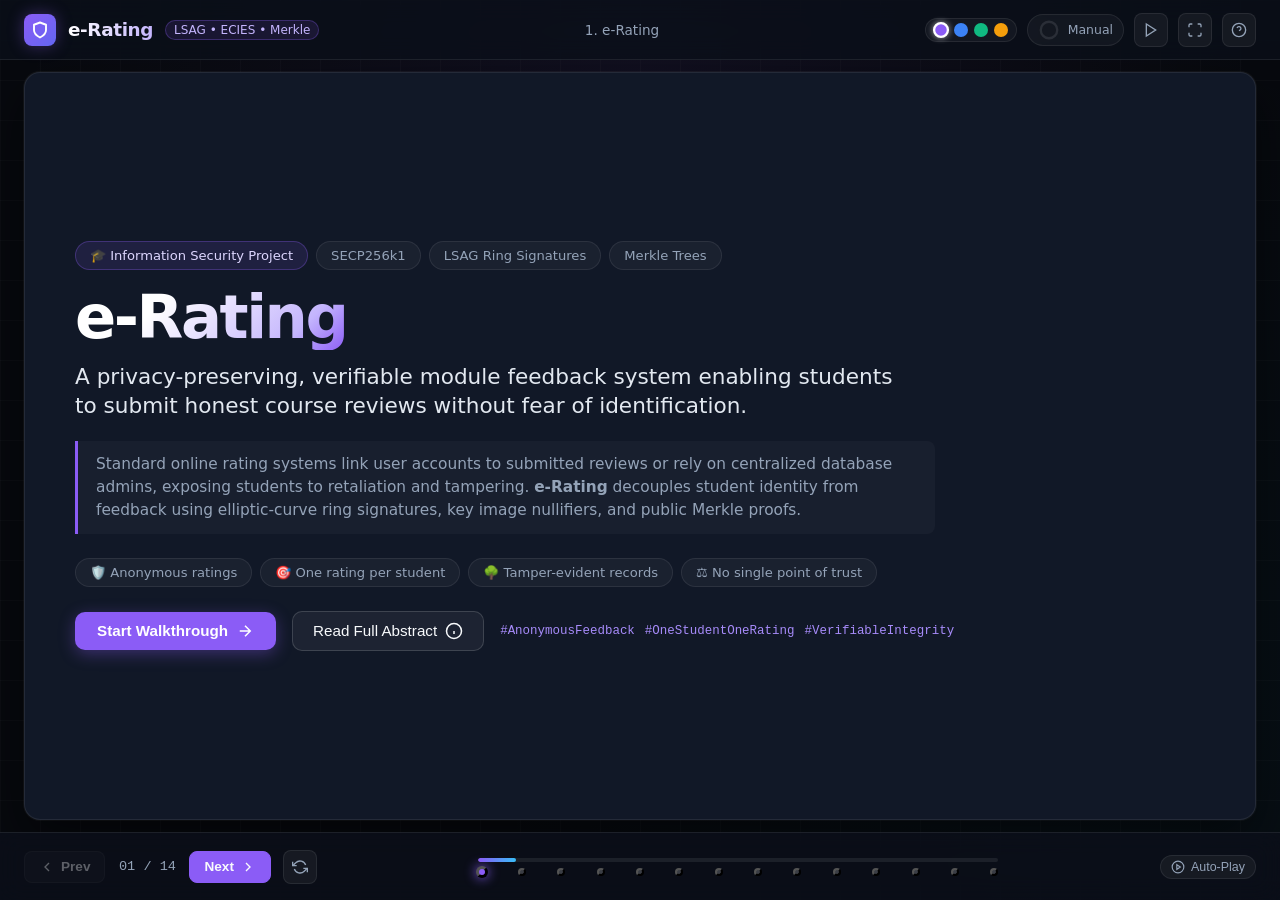
==== index.html @ c771a390 "init commit" ====
<!DOCTYPE html>
<html lang="en">
<head>
  <meta charset="UTF-8">
  <meta name="viewport" content="width=device-width, initial-scale=1.0">
  <title>e-Rating — Project Showcase & Architecture Walkthrough</title>
  <meta name="description" content="A privacy-preserving, verifiable module feedback system for university students using LSAG ring signatures and Merkle tree proofs.">
  <link rel="stylesheet" href="style.css">
</head>
<body>
  <div id="presentation-app">
    <!-- Subtle Background Grid Pattern -->
    <div class="bg-grid-overlay" aria-hidden="true"></div>

    <!-- ──────────────────────────────────────────────────────────
         Top Navigation / Header Bar
         ────────────────────────────────────────────────────────── -->
    <header class="showcase-header" role="banner">
      <div class="brand-wrapper">
        <div class="logo-icon" aria-hidden="true">
          <svg width="18" height="18" viewBox="0 0 24 24" fill="none" stroke="#ffffff" stroke-width="2.5" stroke-linecap="round" stroke-linejoin="round">
            <path d="M12 22s8-4 8-10V5l-8-3-8 3v7c0 6 8 10 8 10z"/>
          </svg>
        </div>
        <span class="brand-name">e-Rating</span>
        <span class="brand-badge">LSAG &bull; ECIES &bull; Merkle</span>
      </div>

      <div class="header-center-info">
        <span class="slide-title-mini" id="header-slide-title">1. Title</span>
      </div>

      <div class="header-actions">
        <!-- Theme Accent Switcher -->
        <div class="theme-picker-group" title="Select Accent Theme Color">
          <button class="theme-color-dot active" data-color="#8b5cf6" style="background: #8b5cf6;" aria-label="Purple Accent Theme"></button>
          <button class="theme-color-dot" data-color="#3b82f6" style="background: #3b82f6;" aria-label="Blue Accent Theme"></button>
          <button class="theme-color-dot" data-color="#10b981" style="background: #10b981;" aria-label="Emerald Accent Theme"></button>
          <button class="theme-color-dot" data-color="#f59e0b" style="background: #f59e0b;" aria-label="Amber Accent Theme"></button>
        </div>

        <!-- Timer Ring Countdown -->
        <div class="timer-indicator" id="timer-indicator-box" title="Auto-play countdown timer (Pauses on Hover or Space)">
          <svg class="timer-ring-svg" viewBox="0 0 24 24">
            <circle class="timer-ring-bg" cx="12" cy="12" r="9" />
            <circle class="timer-ring-fill" id="timer-ring-fill" cx="12" cy="12" r="9" />
          </svg>
          <span class="timer-status-text" id="timer-status-text">Manual</span>
        </div>

        <!-- Play / Pause Button -->
        <button class="btn-icon" id="btn-play-pause" aria-label="Toggle Play/Pause (Space)" title="Toggle Play/Pause (Space)">
          <svg width="16" height="16" viewBox="0 0 24 24" fill="none" stroke="currentColor" stroke-width="2">
            <polygon points="5 3 19 12 5 21 5 3"/>
          </svg>
        </button>

        <!-- Fullscreen Button -->
        <button class="btn-icon" id="btn-fullscreen" aria-label="Toggle Fullscreen (F)" title="Toggle Fullscreen (F)">
          <svg width="16" height="16" viewBox="0 0 24 24" fill="none" stroke="currentColor" stroke-width="2">
            <path d="M8 3H5a2 2 0 0 0-2 2v3m18 0V5a2 2 0 0 0-2-2h-3m0 18h3a2 2 0 0 0 2-2v-3M3 16v3a2 2 0 0 0 2 2h3"/>
          </svg>
        </button>

        <!-- Shortcuts / Help Button -->
        <button class="btn-icon" id="btn-help" aria-label="Keyboard Shortcuts (?)" title="Keyboard Shortcuts (?)">
          <svg width="16" height="16" viewBox="0 0 24 24" fill="none" stroke="currentColor" stroke-width="2">
            <circle cx="12" cy="12" r="10"/>
            <path d="M9.09 9a3 3 0 0 1 5.83 1c0 2-3 3-3 3"/>
            <line x1="12" y1="17" x2="12.01" y2="17"/>
          </svg>
        </button>
      </div>
    </header>

    <!-- ──────────────────────────────────────────────────────────
         Main Stage Viewport (16:9 Scaled Container)
         ────────────────────────────────────────────────────────── -->
    <main class="stage-outer" role="main">
      <div class="stage-viewport" id="stage-viewport" aria-live="polite">
        <div class="slides-track" id="slides-track">
          <!-- Slide panels injected via JavaScript -->
        </div>
      </div>
    </main>

    <!-- ──────────────────────────────────────────────────────────
         Bottom Footer Controls Bar
         ────────────────────────────────────────────────────────── -->
    <footer class="showcase-footer" role="contentinfo">
      <div class="footer-nav-controls">
        <button class="btn-nav" id="btn-prev" aria-label="Previous Slide or Step (Left Arrow)" title="Previous (Left Arrow)">
          <svg width="16" height="16" viewBox="0 0 24 24" fill="none" stroke="currentColor" stroke-width="2"><path d="M15 18l-6-6 6-6"/></svg>
          <span>Prev</span>
        </button>

        <span class="slide-counter" id="slide-counter" aria-label="Slide Counter">01 / 14</span>

        <button class="btn-nav btn-nav-primary" id="btn-next" aria-label="Next Slide or Step (Right Arrow)" title="Next (Right Arrow)">
          <span>Next</span>
          <svg width="16" height="16" viewBox="0 0 24 24" fill="none" stroke="currentColor" stroke-width="2"><path d="M9 18l6-6-6-6"/></svg>
        </button>

        <button class="btn-icon" id="btn-restart" aria-label="Restart Showcase (Home)" title="Restart Showcase (Home)">
          <svg width="16" height="16" viewBox="0 0 24 24" fill="none" stroke="currentColor" stroke-width="2">
            <path d="M1 4v6h6M23 20v-6h-6"/><path d="M20.49 9A9 9 0 0 0 5.64 5.64L1 10m22 4l-4.64 4.36A9 9 0 0 1 3.51 15"/>
          </svg>
        </button>
      </div>

      <!-- Slide Dots & Clickable Progress Bar -->
      <div class="dots-track-wrap">
        <div class="progress-bar-container" id="progress-bar-container" title="Click anywhere to jump" role="progressbar" aria-valuemin="1" aria-valuemax="14" aria-valuenow="1">
          <div class="progress-bar-fill" id="progress-bar-fill"></div>
        </div>
        <div class="slide-dots-row" id="slide-dots-row" role="tablist">
          <!-- 14 Slide dots injected dynamically -->
        </div>
      </div>

      <!-- Playback Mode Toggles -->
      <div class="footer-mode-toggles">
        <button class="mode-pill-toggle" id="btn-autoplay-toggle" aria-label="Toggle Auto-play mode">
          <svg width="14" height="14" viewBox="0 0 24 24" fill="none" stroke="currentColor" stroke-width="2">
            <circle cx="12" cy="12" r="10"/><polygon points="10 8 16 12 10 16 10 8"/>
          </svg>
          <span>Auto-Play</span>
        </button>
      </div>
    </footer>

    <!-- ──────────────────────────────────────────────────────────
         Modal Overlay (Abstract & Shortcuts)
         ────────────────────────────────────────────────────────── -->
    <div class="modal-overlay" id="modal-overlay" role="dialog" aria-modal="true" aria-labelledby="modal-title">
      <div class="modal-card" id="modal-card">
        <div class="modal-header">
          <h3 id="modal-title">Information</h3>
          <button class="modal-close-btn" id="modal-close-btn" aria-label="Close modal">&times;</button>
        </div>
        <div class="modal-body" id="modal-body">
          <!-- Dynamic content -->
        </div>
      </div>
    </div>
  </div>

  <!-- Application Logic -->
  <script src="app.js"></script>
</body>
</html>
---- style.css ----
/* ==========================================================================
   e-Rating Showcase Presentation Stylesheet
   Modern, Dark Theme with Purple Accent & Responsive 16:9 Scaling
   ========================================================================== */

:root {
  /* Theme Colors - Easy to customize accent color */
  --accent-primary: #8b5cf6;       /* Violet / Purple */
  --accent-hover: #7c3aed;         /* Deep Purple */
  --accent-glow: rgba(139, 92, 246, 0.35);
  --accent-subtle: rgba(139, 92, 246, 0.12);
  --accent-border: rgba(139, 92, 246, 0.3);

  /* Secondary Accents */
  --emerald: #10b981;
  --emerald-glow: rgba(16, 185, 129, 0.3);
  --emerald-subtle: rgba(16, 185, 129, 0.12);
  --amber: #f59e0b;
  --rose: #f43f5e;
  --cyan: #06b6d4;

  /* Backgrounds & Surfaces */
  --bg-deep: #07090e;
  --bg-base: #0b0f19;
  --bg-surface: #111827;
  --bg-card: rgba(17, 24, 39, 0.85);
  --bg-card-hover: rgba(31, 41, 55, 0.95);
  --bg-glass: rgba(17, 24, 39, 0.65);
  --border-subtle: rgba(255, 255, 255, 0.08);
  --border-medium: rgba(255, 255, 255, 0.15);

  /* Typography */
  --text-main: #f8fafc;
  --text-muted: #94a3b8;
  --text-dim: #64748b;
  --font-family: system-ui, -apple-system, BlinkMacSystemFont, 'Segoe UI', Roboto, Helvetica, Arial, sans-serif;
  --font-mono: ui-monospace, SFMono-Regular, Menlo, Monaco, Consolas, 'Liberation Mono', monospace;

  /* Dimensions */
  --stage-aspect: 16 / 9;
  --header-height: 60px;
  --footer-height: 68px;
}

/* Reset & Box Sizing */
*, *::before, *::after {
  box-sizing: border-box;
  margin: 0;
  padding: 0;
}

html, body {
  width: 100%;
  height: 100%;
  overflow: hidden;
  background-color: var(--bg-deep);
  color: var(--text-main);
  font-family: var(--font-family);
  -webkit-font-smoothing: antialiased;
  -moz-osx-font-smoothing: grayscale;
}

/* Base Presentation Wrapper */
#presentation-app {
  display: flex;
  flex-direction: column;
  width: 100vw;
  height: 100vh;
  background: radial-gradient(circle at 50% 10%, rgba(139, 92, 246, 0.08) 0%, transparent 60%),
              radial-gradient(circle at 90% 80%, rgba(6, 182, 212, 0.04) 0%, transparent 50%),
              var(--bg-deep);
  position: relative;
  overflow: hidden;
}

/* Background Subtle Grid Pattern */
.bg-grid-overlay {
  position: absolute;
  top: 0;
  left: 0;
  right: 0;
  bottom: 0;
  background-image: 
    linear-gradient(to right, rgba(255, 255, 255, 0.02) 1px, transparent 1px),
    linear-gradient(to bottom, rgba(255, 255, 255, 0.02) 1px, transparent 1px);
  background-size: 40px 40px;
  pointer-events: none;
  z-index: 1;
}

/* ──────────────────────────────────────────────────────────
   Top Header Bar
   ────────────────────────────────────────────────────────── */
.showcase-header {
  height: var(--header-height);
  display: flex;
  align-items: center;
  justify-content: space-between;
  padding: 0 24px;
  border-bottom: 1px solid var(--border-subtle);
  background: rgba(11, 15, 25, 0.8);
  backdrop-filter: blur(12px);
  z-index: 20;
}

.brand-wrapper {
  display: flex;
  align-items: center;
  gap: 12px;
}

.logo-icon {
  width: 32px;
  height: 32px;
  border-radius: 8px;
  background: linear-gradient(135deg, var(--accent-primary), #6366f1);
  display: flex;
  align-items: center;
  justify-content: center;
  box-shadow: 0 0 16px var(--accent-glow);
}

.brand-name {
  font-size: 1.15rem;
  font-weight: 700;
  letter-spacing: -0.02em;
  background: linear-gradient(90deg, #ffffff, #c4b5fd);
  -webkit-background-clip: text;
  -webkit-text-fill-color: transparent;
}

.brand-badge {
  font-size: 0.75rem;
  padding: 2px 8px;
  border-radius: 12px;
  background: var(--accent-subtle);
  color: #c4b5fd;
  border: 1px solid var(--accent-border);
  font-weight: 500;
}

.header-center-info {
  display: flex;
  align-items: center;
  gap: 16px;
}

.slide-title-mini {
  font-size: 0.85rem;
  color: var(--text-muted);
  font-weight: 500;
  max-width: 360px;
  white-space: nowrap;
  overflow: hidden;
  text-overflow: ellipsis;
}

.header-actions {
  display: flex;
  align-items: center;
  gap: 10px;
}

/* Theme Picker */
.theme-picker-group {
  display: flex;
  align-items: center;
  gap: 6px;
  background: rgba(255, 255, 255, 0.04);
  border: 1px solid var(--border-subtle);
  padding: 4px 8px;
  border-radius: 20px;
}

.theme-color-dot {
  width: 14px;
  height: 14px;
  border-radius: 50%;
  border: 2px solid transparent;
  cursor: pointer;
  transition: transform 0.2s, border-color 0.2s;
  padding: 0;
}

.theme-color-dot:hover {
  transform: scale(1.25);
}

.theme-color-dot.active {
  border-color: #ffffff;
  transform: scale(1.15);
  box-shadow: 0 0 6px rgba(255, 255, 255, 0.6);
}

/* Timer Ring & Auto Play Badge */
.timer-indicator {
  display: flex;
  align-items: center;
  gap: 8px;
  background: rgba(255, 255, 255, 0.04);
  border: 1px solid var(--border-subtle);
  padding: 4px 10px;
  border-radius: 20px;
  font-size: 0.78rem;
  color: var(--text-muted);
}

.timer-ring-svg {
  width: 22px;
  height: 22px;
  transform: rotate(-90deg);
}

.timer-ring-bg {
  stroke: rgba(255, 255, 255, 0.1);
  stroke-width: 2.5;
  fill: none;
}

.timer-ring-fill {
  stroke: var(--accent-primary);
  stroke-width: 2.5;
  fill: none;
  stroke-linecap: round;
  stroke-dasharray: 56.5;
  stroke-dashoffset: 56.5;
  transition: stroke-dashoffset 0.1s linear;
}

.timer-status-text {
  font-variant-numeric: tabular-nums;
  min-width: 38px;
}

/* Header Buttons */
.btn-icon {
  background: rgba(255, 255, 255, 0.05);
  border: 1px solid var(--border-subtle);
  color: var(--text-muted);
  width: 34px;
  height: 34px;
  border-radius: 8px;
  display: flex;
  align-items: center;
  justify-content: center;
  cursor: pointer;
  transition: all 0.2s ease;
}

.btn-icon:hover {
  background: rgba(255, 255, 255, 0.1);
  color: var(--text-main);
  border-color: var(--border-medium);
}

.btn-icon.active {
  background: var(--accent-subtle);
  color: #c4b5fd;
  border-color: var(--accent-border);
}

/* ──────────────────────────────────────────────────────────
   16:9 Viewport Stage Container
   ────────────────────────────────────────────────────────── */
.stage-outer {
  flex: 1;
  display: flex;
  align-items: center;
  justify-content: center;
  position: relative;
  z-index: 10;
  padding: 12px 24px;
  overflow: hidden;
}

.stage-viewport {
  width: 100%;
  height: 100%;
  max-width: 1400px;
  aspect-ratio: 16 / 9;
  position: relative;
  display: flex;
  border-radius: 16px;
  background: var(--bg-surface);
  border: 1px solid var(--border-subtle);
  box-shadow: 0 20px 50px rgba(0, 0, 0, 0.5), 0 0 0 1px rgba(255, 255, 255, 0.05);
  overflow: hidden;
}

/* Slide Panels Container */
.slides-track {
  width: 100%;
  height: 100%;
  position: relative;
}

.slide-panel {
  position: absolute;
  top: 0;
  left: 0;
  width: 100%;
  height: 100%;
  padding: 40px 50px;
  display: flex;
  flex-direction: column;
  opacity: 0;
  visibility: hidden;
  transform: scale(0.98) translateY(8px);
  transition: opacity 0.35s cubic-bezier(0.16, 1, 0.3, 1),
              transform 0.35s cubic-bezier(0.16, 1, 0.3, 1),
              visibility 0.35s;
  pointer-events: none;
}

.slide-panel.active {
  opacity: 1;
  visibility: visible;
  transform: scale(1) translateY(0);
  pointer-events: auto;
}

/* Slide Header */
.slide-top {
  margin-bottom: 24px;
  display: flex;
  flex-direction: column;
  gap: 6px;
}

.slide-pill-bar {
  display: flex;
  align-items: center;
  gap: 8px;
  margin-bottom: 4px;
}

.slide-pill {
  font-size: 0.72rem;
  font-weight: 600;
  text-transform: uppercase;
  letter-spacing: 0.06em;
  padding: 3px 9px;
  border-radius: 20px;
  background: var(--accent-subtle);
  color: #c4b5fd;
  border: 1px solid var(--accent-border);
}

.slide-headline {
  font-size: 2.1rem;
  font-weight: 800;
  letter-spacing: -0.03em;
  line-height: 1.18;
  color: #ffffff;
}

.slide-subline {
  font-size: 1.05rem;
  color: var(--text-muted);
  font-weight: 400;
  line-height: 1.4;
  max-width: 900px;
}

/* Slide Content Body */
.slide-body {
  flex: 1;
  display: flex;
  min-height: 0;
  position: relative;
}

/* ──────────────────────────────────────────────────────────
   Fragments (Step-by-step builds within a slide)
   ────────────────────────────────────────────────────────── */
.fragment {
  opacity: 0.25;
  transform: translateY(6px);
  filter: blur(1px);
  transition: all 0.3s cubic-bezier(0.16, 1, 0.3, 1);
}

.fragment.revealed {
  opacity: 1;
  transform: translateY(0);
  filter: blur(0);
}

.fragment.highlighted {
  border-color: var(--accent-primary) !important;
  box-shadow: 0 0 20px var(--accent-glow) !important;
}

/* ──────────────────────────────────────────────────────────
   Slide 1: Title Slide
   ────────────────────────────────────────────────────────── */
.title-hero {
  flex: 1;
  display: flex;
  flex-direction: column;
  justify-content: center;
  align-items: flex-start;
  padding-right: 20px;
}

.title-tag-row {
  display: flex;
  gap: 8px;
  margin-bottom: 16px;
  flex-wrap: wrap;
}

.title-pill {
  display: inline-flex;
  align-items: center;
  gap: 6px;
  padding: 6px 14px;
  background: rgba(255, 255, 255, 0.04);
  border: 1px solid var(--border-subtle);
  border-radius: 20px;
  font-size: 0.82rem;
  color: var(--text-muted);
}

.title-pill.featured {
  background: var(--accent-subtle);
  color: #ddd6fe;
  border-color: var(--accent-border);
}

.title-main-h1 {
  font-size: 3.8rem;
  font-weight: 900;
  letter-spacing: -0.04em;
  line-height: 1.05;
  margin-bottom: 12px;
  background: linear-gradient(135deg, #ffffff 30%, #c4b5fd 80%, var(--accent-primary) 100%);
  -webkit-background-clip: text;
  -webkit-text-fill-color: transparent;
}

.title-tagline {
  font-size: 1.35rem;
  font-weight: 500;
  color: #e2e8f0;
  line-height: 1.35;
  margin-bottom: 20px;
  max-width: 820px;
}

.title-brief-box {
  background: rgba(255, 255, 255, 0.03);
  border-left: 3px solid var(--accent-primary);
  padding: 12px 18px;
  border-radius: 0 8px 8px 0;
  margin-bottom: 24px;
  max-width: 860px;
  color: var(--text-muted);
  font-size: 0.96rem;
  line-height: 1.5;
}

.title-footer-row {
  display: flex;
  align-items: center;
  gap: 16px;
  flex-wrap: wrap;
}

.btn-primary {
  display: inline-flex;
  align-items: center;
  gap: 8px;
  padding: 10px 22px;
  background: var(--accent-primary);
  color: #ffffff;
  border: none;
  border-radius: 10px;
  font-weight: 600;
  font-size: 0.95rem;
  cursor: pointer;
  transition: all 0.2s ease;
  box-shadow: 0 4px 16px var(--accent-glow);
}

.btn-primary:hover {
  background: var(--accent-hover);
  transform: translateY(-1px);
}

.btn-secondary {
  display: inline-flex;
  align-items: center;
  gap: 8px;
  padding: 10px 20px;
  background: rgba(255, 255, 255, 0.05);
  color: var(--text-main);
  border: 1px solid var(--border-medium);
  border-radius: 10px;
  font-weight: 500;
  font-size: 0.95rem;
  cursor: pointer;
  transition: all 0.2s ease;
}

.btn-secondary:hover {
  background: rgba(255, 255, 255, 0.1);
  border-color: rgba(255, 255, 255, 0.25);
}

.title-hashtags {
  display: flex;
  gap: 10px;
  margin-left: auto;
}

.hashtag-item {
  font-family: var(--font-mono);
  font-size: 0.78rem;
  color: #a78bfa;
}

/* ──────────────────────────────────────────────────────────
   Slide 2: Problem Grid
   ────────────────────────────────────────────────────────── */
.problem-grid {
  display: grid;
  grid-template-columns: repeat(3, 1fr);
  gap: 20px;
  width: 100%;
}

.problem-card {
  background: var(--bg-card);
  border: 1px solid var(--border-subtle);
  border-radius: 14px;
  padding: 24px;
  display: flex;
  flex-direction: column;
  position: relative;
  overflow: hidden;
  transition: border-color 0.2s ease, transform 0.2s ease;
}

.problem-card::before {
  content: '';
  position: absolute;
  top: 0;
  left: 0;
  right: 0;
  height: 3px;
  background: linear-gradient(90deg, var(--rose), transparent);
}

.problem-icon-wrap {
  width: 44px;
  height: 44px;
  border-radius: 10px;
  background: rgba(244, 63, 94, 0.12);
  color: var(--rose);
  display: flex;
  align-items: center;
  justify-content: center;
  margin-bottom: 16px;
}

.problem-card h3 {
  font-size: 1.2rem;
  font-weight: 700;
  margin-bottom: 10px;
  color: #fff;
}

.problem-card p {
  font-size: 0.92rem;
  color: var(--text-muted);
  line-height: 1.45;
  margin-bottom: 16px;
  flex: 1;
}

.problem-stat {
  padding: 8px 12px;
  border-radius: 8px;
  background: rgba(255, 255, 255, 0.03);
  border: 1px solid var(--border-subtle);
  font-size: 0.78rem;
  color: #fda4af;
  font-weight: 500;
}

/* ──────────────────────────────────────────────────────────
   Slide 3: Solution Pillar
   ────────────────────────────────────────────────────────── */
.solution-container {
  display: flex;
  flex-direction: column;
  width: 100%;
  gap: 24px;
}

.solution-hero-banner {
  background: linear-gradient(135deg, rgba(139, 92, 246, 0.15) 0%, rgba(6, 182, 212, 0.08) 100%);
  border: 1px solid var(--accent-border);
  border-radius: 14px;
  padding: 24px 30px;
  display: flex;
  align-items: center;
  gap: 20px;
}

.solution-hero-banner blockquote {
  font-size: 1.35rem;
  font-weight: 600;
  color: #ffffff;
  line-height: 1.35;
}

.solution-pillars {
  display: grid;
  grid-template-columns: repeat(3, 1fr);
  gap: 20px;
}

.pillar-card {
  background: var(--bg-card);
  border: 1px solid var(--border-subtle);
  border-radius: 12px;
  padding: 22px;
  display: flex;
  flex-direction: column;
}

.pillar-header {
  display: flex;
  align-items: center;
  gap: 12px;
  margin-bottom: 12px;
}

.pillar-icon {
  width: 38px;
  height: 38px;
  border-radius: 8px;
  background: var(--accent-subtle);
  color: #c4b5fd;
  display: flex;
  align-items: center;
  justify-content: center;
}

.pillar-card h4 {
  font-size: 1.1rem;
  font-weight: 700;
  color: #ffffff;
}

.pillar-card p {
  font-size: 0.9rem;
  color: var(--text-muted);
  line-height: 1.45;
  margin-bottom: 14px;
  flex: 1;
}

.pillar-tech-badge {
  font-family: var(--font-mono);
  font-size: 0.75rem;
  color: #c4b5fd;
  background: rgba(139, 92, 246, 0.08);
  padding: 4px 8px;
  border-radius: 6px;
  align-self: flex-start;
}

/* ──────────────────────────────────────────────────────────
   Slide 4: Key Features Cards
   ────────────────────────────────────────────────────────── */
.features-grid-4 {
  display: grid;
  grid-template-columns: repeat(2, 1fr);
  grid-template-rows: repeat(2, 1fr);
  gap: 20px;
  width: 100%;
}

.feature-box {
  background: var(--bg-card);
  border: 1px solid var(--border-subtle);
  border-radius: 14px;
  padding: 22px;
  display: flex;
  gap: 16px;
  align-items: flex-start;
  transition: transform 0.2s, border-color 0.2s;
}

.feature-box:hover {
  border-color: var(--accent-border);
  transform: translateY(-2px);
}

.feature-box-icon {
  width: 44px;
  height: 44px;
  border-radius: 10px;
  background: var(--accent-subtle);
  border: 1px solid var(--accent-border);
  color: #c4b5fd;
  display: flex;
  align-items: center;
  justify-content: center;
  flex-shrink: 0;
}

.feature-box-text h4 {
  font-size: 1.15rem;
  font-weight: 700;
  color: #ffffff;
  margin-bottom: 6px;
}

.feature-box-text p {
  font-size: 0.9rem;
  color: var(--text-muted);
  line-height: 1.45;
  margin-bottom: 10px;
}

.feature-tag-pill {
  font-family: var(--font-mono);
  font-size: 0.72rem;
  color: #a78bfa;
  background: rgba(167, 139, 250, 0.08);
  border: 1px solid rgba(167, 139, 250, 0.2);
  padding: 2px 8px;
  border-radius: 4px;
  display: inline-block;
}

/* ──────────────────────────────────────────────────────────
   Slides 5-10: Architecture & Flow Walkthrough Layout
   ────────────────────────────────────────────────────────── */
.flow-walkthrough-layout {
  display: grid;
  grid-template-columns: 380px 1fr;
  gap: 24px;
  width: 100%;
  height: 100%;
  min-height: 0;
}

.flow-step-sidebar {
  display: flex;
  flex-direction: column;
  justify-content: space-between;
  background: var(--bg-card);
  border: 1px solid var(--border-subtle);
  border-radius: 14px;
  padding: 24px;
  overflow-y: auto;
}

.step-card-header {
  margin-bottom: 16px;
}

.step-number-pill {
  display: inline-block;
  font-family: var(--font-mono);
  font-size: 0.72rem;
  font-weight: 700;
  color: #a78bfa;
  background: var(--accent-subtle);
  border: 1px solid var(--accent-border);
  padding: 3px 10px;
  border-radius: 12px;
  margin-bottom: 8px;
}

.step-card-header h3 {
  font-size: 1.35rem;
  font-weight: 700;
  color: #ffffff;
  line-height: 1.25;
}

.step-detail-list {
  list-style: none;
  display: flex;
  flex-direction: column;
  gap: 12px;
  margin-bottom: 20px;
}

.step-detail-item {
  display: flex;
  align-items: flex-start;
  gap: 10px;
  font-size: 0.88rem;
  line-height: 1.45;
  color: var(--text-muted);
}

.step-item-bullet {
  width: 6px;
  height: 6px;
  border-radius: 50%;
  background: var(--accent-primary);
  margin-top: 7px;
  flex-shrink: 0;
}

.step-code-preview {
  background: rgba(0, 0, 0, 0.4);
  border: 1px solid var(--border-subtle);
  border-radius: 8px;
  padding: 12px;
  font-family: var(--font-mono);
  font-size: 0.76rem;
  color: #cbd5e1;
  overflow-x: auto;
  line-height: 1.4;
  margin-top: auto;
}

.step-code-preview .keyword { color: #f43f5e; }
.step-code-preview .function { color: #38bdf8; }
.step-code-preview .string { color: #a7f3d0; }
.step-code-preview .comment { color: #64748b; }

/* Diagram Canvas Wrapper */
.diagram-canvas-wrap {
  background: rgba(11, 15, 25, 0.6);
  border: 1px solid var(--border-subtle);
  border-radius: 14px;
  display: flex;
  align-items: center;
  justify-content: center;
  position: relative;
  overflow: hidden;
}

.arch-svg-root {
  width: 100%;
  height: 100%;
  max-width: 900px;
  max-height: 520px;
}

/* SVG Diagram Component Styling */
.node-box {
  transition: all 0.35s ease;
  cursor: pointer;
}

.node-rect {
  fill: #131b2e;
  stroke: #334155;
  stroke-width: 1.5;
  rx: 10;
  transition: all 0.35s ease;
}

.node-title {
  fill: #f8fafc;
  font-size: 14px;
  font-weight: 700;
  text-anchor: middle;
  transition: fill 0.3s;
}

.node-subtitle {
  fill: #94a3b8;
  font-size: 11px;
  text-anchor: middle;
  font-family: var(--font-mono);
}

.trust-boundary-line {
  stroke: #6366f1;
  stroke-dasharray: 6 6;
  stroke-width: 2;
  opacity: 0.6;
}

.trust-label {
  fill: #818cf8;
  font-size: 11px;
  font-weight: 600;
  letter-spacing: 0.08em;
  text-anchor: middle;
  text-transform: uppercase;
}

/* Connection Flow Lines */
.flow-path {
  fill: none;
  stroke: #334155;
  stroke-width: 2;
  stroke-linecap: round;
  stroke-linejoin: round;
  transition: stroke 0.35s ease, stroke-width 0.35s ease, opacity 0.35s ease;
}

.flow-label {
  fill: #94a3b8;
  font-size: 10.5px;
  font-weight: 500;
  text-anchor: middle;
  transition: fill 0.35s ease, font-weight 0.35s ease;
}

.flow-label-bg {
  fill: #0b0f19;
  opacity: 0.85;
  rx: 4;
}

/* Dynamic Diagram Highlighting States */
.diagram-dimmed .node-box:not(.highlighted),
.diagram-dimmed .flow-group:not(.highlighted) {
  opacity: 0.22;
  filter: grayscale(0.6);
}

.node-box.highlighted .node-rect {
  fill: #1e1b4b;
  stroke: var(--accent-primary);
  stroke-width: 2.5;
  filter: drop-shadow(0 0 12px var(--accent-glow));
}

.node-box.highlighted .node-title {
  fill: #ffffff;
}

.flow-group.highlighted .flow-path {
  stroke: var(--accent-primary);
  stroke-width: 3.5;
  filter: drop-shadow(0 0 8px var(--accent-glow));
}

.flow-group.highlighted .flow-label {
  fill: #e0e7ff;
  font-weight: 700;
}

/* Animated Data Packet */
.packet-dot {
  fill: #38bdf8;
  filter: drop-shadow(0 0 6px #38bdf8);
}

/* ──────────────────────────────────────────────────────────
   Slide 11: Security & Threat Model
   ────────────────────────────────────────────────────────── */
.security-matrix-grid {
  display: grid;
  grid-template-columns: repeat(2, 1fr);
  gap: 18px;
  width: 100%;
}

.security-card {
  background: var(--bg-card);
  border: 1px solid var(--border-subtle);
  border-radius: 12px;
  padding: 20px;
  display: flex;
  flex-direction: column;
}

.security-card-header {
  display: flex;
  align-items: center;
  justify-content: space-between;
  margin-bottom: 12px;
}

.security-threat-title {
  display: flex;
  align-items: center;
  gap: 10px;
  font-size: 1.05rem;
  font-weight: 700;
  color: #fff;
}

.threat-badge {
  font-size: 0.72rem;
  padding: 2px 8px;
  border-radius: 10px;
  font-weight: 600;
  text-transform: uppercase;
}

.threat-badge.critical {
  background: rgba(244, 63, 94, 0.15);
  color: #fda4af;
  border: 1px solid rgba(244, 63, 94, 0.3);
}

.threat-badge.shield {
  background: var(--emerald-subtle);
  color: #6ee7b7;
  border: 1px solid rgba(16, 185, 129, 0.3);
}

.security-card p {
  font-size: 0.88rem;
  color: var(--text-muted);
  line-height: 1.45;
  margin-bottom: 12px;
}

.security-guarantee-box {
  background: rgba(16, 185, 129, 0.06);
  border-left: 3px solid var(--emerald);
  padding: 8px 12px;
  border-radius: 0 6px 6px 0;
  font-size: 0.82rem;
  color: #a7f3d0;
  line-height: 1.35;
  margin-top: auto;
}

/* ──────────────────────────────────────────────────────────
   Slide 12: Tech Stack Highlights
   ────────────────────────────────────────────────────────── */
.tech-stack-container {
  display: grid;
  grid-template-columns: repeat(3, 1fr);
  gap: 20px;
  width: 100%;
}

.tech-column {
  background: var(--bg-card);
  border: 1px solid var(--border-subtle);
  border-radius: 14px;
  padding: 22px;
  display: flex;
  flex-direction: column;
}

.tech-col-header {
  display: flex;
  align-items: center;
  gap: 12px;
  margin-bottom: 16px;
  padding-bottom: 12px;
  border-bottom: 1px solid var(--border-subtle);
}

.tech-col-icon {
  width: 36px;
  height: 36px;
  border-radius: 8px;
  background: var(--accent-subtle);
  color: #c4b5fd;
  display: flex;
  align-items: center;
  justify-content: center;
}

.tech-col-header h3 {
  font-size: 1.15rem;
  font-weight: 700;
  color: #fff;
}

.tech-items-list {
  list-style: none;
  display: flex;
  flex-direction: column;
  gap: 12px;
}

.tech-item-row {
  display: flex;
  flex-direction: column;
  gap: 3px;
}

.tech-item-name {
  font-size: 0.92rem;
  font-weight: 600;
  color: #e2e8f0;
  display: flex;
  align-items: center;
  justify-content: space-between;
}

.tech-item-desc {
  font-size: 0.8rem;
  color: var(--text-dim);
  line-height: 1.35;
}

.tech-tag {
  font-family: var(--font-mono);
  font-size: 0.68rem;
  color: #94a3b8;
  background: rgba(255, 255, 255, 0.05);
  padding: 1px 6px;
  border-radius: 4px;
}

/* ──────────────────────────────────────────────────────────
   Slide 13: Live Demo / Screenshots Tabs
   ────────────────────────────────────────────────────────── */
.demo-showcase-container {
  display: flex;
  flex-direction: column;
  width: 100%;
  height: 100%;
  gap: 16px;
}

.demo-tabs-bar {
  display: flex;
  gap: 10px;
}

.demo-tab-btn {
  display: inline-flex;
  align-items: center;
  gap: 8px;
  padding: 8px 18px;
  border-radius: 8px;
  background: rgba(255, 255, 255, 0.04);
  border: 1px solid var(--border-subtle);
  color: var(--text-muted);
  font-size: 0.88rem;
  font-weight: 600;
  cursor: pointer;
  transition: all 0.2s ease;
}

.demo-tab-btn:hover {
  background: rgba(255, 255, 255, 0.08);
  color: #ffffff;
}

.demo-tab-btn.active {
  background: var(--accent-subtle);
  border-color: var(--accent-border);
  color: #ddd6fe;
}

.demo-browser-window {
  flex: 1;
  background: #0f172a;
  border: 1px solid var(--border-subtle);
  border-radius: 12px;
  display: flex;
  flex-direction: column;
  overflow: hidden;
  box-shadow: 0 10px 30px rgba(0, 0, 0, 0.4);
}

.demo-browser-chrome {
  height: 38px;
  background: #090e1a;
  border-bottom: 1px solid var(--border-subtle);
  display: flex;
  align-items: center;
  padding: 0 14px;
  gap: 12px;
}

.demo-traffic-lights {
  display: flex;
  gap: 6px;
}

.traffic-dot {
  width: 10px;
  height: 10px;
  border-radius: 50%;
}
.traffic-dot.red { background: #ef4444; }
.traffic-dot.yellow { background: #f59e0b; }
.traffic-dot.green { background: #10b981; }

.demo-url-bar {
  flex: 1;
  max-width: 480px;
  background: rgba(255, 255, 255, 0.05);
  border-radius: 6px;
  padding: 3px 12px;
  font-family: var(--font-mono);
  font-size: 0.74rem;
  color: var(--text-muted);
  display: flex;
  align-items: center;
  gap: 6px;
}

.demo-portal-badge {
  font-size: 0.68rem;
  padding: 2px 6px;
  border-radius: 4px;
  background: rgba(139, 92, 246, 0.2);
  color: #c4b5fd;
  margin-left: auto;
}

.demo-content-body {
  flex: 1;
  overflow-y: auto;
  padding: 20px 24px;
  display: none;
}

.demo-content-body.active {
  display: block;
}

/* Realistic Mock UI Inside Browser Window */
.mock-ui-header {
  display: flex;
  justify-content: space-between;
  align-items: center;
  margin-bottom: 16px;
  padding-bottom: 12px;
  border-bottom: 1px solid var(--border-subtle);
}

.mock-ui-title {
  font-size: 1.1rem;
  font-weight: 700;
  color: #fff;
}

.mock-status-pill {
  font-size: 0.72rem;
  padding: 3px 8px;
  border-radius: 12px;
  background: var(--emerald-subtle);
  color: #6ee7b7;
  border: 1px solid rgba(16, 185, 129, 0.3);
}

.mock-card-list {
  display: flex;
  flex-direction: column;
  gap: 12px;
}

.mock-card {
  background: rgba(255, 255, 255, 0.03);
  border: 1px solid var(--border-subtle);
  border-radius: 8px;
  padding: 14px 18px;
  display: flex;
  justify-content: space-between;
  align-items: center;
}

.mock-card-info h5 {
  font-size: 0.95rem;
  color: #f1f5f9;
  margin-bottom: 4px;
}

.mock-card-info p {
  font-size: 0.8rem;
  color: var(--text-muted);
}

.mock-badge-tag {
  font-family: var(--font-mono);
  font-size: 0.72rem;
  padding: 2px 8px;
  border-radius: 4px;
  background: rgba(255, 255, 255, 0.06);
  color: #93c5fd;
}

/* Verifier 3-Step Verification Checklist Mock */
.verify-checklist {
  display: flex;
  flex-direction: column;
  gap: 10px;
  margin-top: 14px;
}

.check-item {
  display: flex;
  align-items: center;
  justify-content: space-between;
  background: rgba(16, 185, 129, 0.05);
  border: 1px solid rgba(16, 185, 129, 0.2);
  border-radius: 8px;
  padding: 10px 16px;
}

.check-left {
  display: flex;
  align-items: center;
  gap: 10px;
  font-size: 0.88rem;
  font-weight: 600;
  color: #d1fae5;
}

.check-pill-ok {
  font-size: 0.72rem;
  font-weight: 700;
  padding: 2px 8px;
  border-radius: 4px;
  background: rgba(16, 185, 129, 0.25);
  color: #6ee7b7;
}

/* ──────────────────────────────────────────────────────────
   Slide 14: Future Work & Q&A
   ────────────────────────────────────────────────────────── */
.future-grid {
  display: grid;
  grid-template-columns: 1.2fr 0.8fr;
  gap: 24px;
  width: 100%;
}

.future-roadmap-box {
  background: var(--bg-card);
  border: 1px solid var(--border-subtle);
  border-radius: 14px;
  padding: 24px;
  display: flex;
  flex-direction: column;
  gap: 16px;
}

.future-item {
  display: flex;
  gap: 14px;
  align-items: flex-start;
}

.future-item-icon {
  width: 38px;
  height: 38px;
  border-radius: 8px;
  background: var(--accent-subtle);
  color: #c4b5fd;
  display: flex;
  align-items: center;
  justify-content: center;
  flex-shrink: 0;
}

.future-item-content h4 {
  font-size: 1.05rem;
  font-weight: 700;
  color: #ffffff;
  margin-bottom: 4px;
}

.future-item-content p {
  font-size: 0.85rem;
  color: var(--text-muted);
  line-height: 1.4;
}

.qa-card {
  background: linear-gradient(135deg, rgba(139, 92, 246, 0.15) 0%, rgba(17, 24, 39, 0.9) 100%);
  border: 1px solid var(--accent-border);
  border-radius: 14px;
  padding: 28px;
  display: flex;
  flex-direction: column;
  align-items: center;
  justify-content: center;
  text-align: center;
}

.qa-card h3 {
  font-size: 2rem;
  font-weight: 800;
  color: #ffffff;
  margin-bottom: 8px;
}

.qa-card p {
  font-size: 0.95rem;
  color: #c4b5fd;
  margin-bottom: 24px;
  max-width: 300px;
}

.qa-actions {
  display: flex;
  gap: 12px;
}

/* ──────────────────────────────────────────────────────────
   Bottom Control & Navigation Bar
   ────────────────────────────────────────────────────────── */
.showcase-footer {
  height: var(--footer-height);
  display: flex;
  align-items: center;
  justify-content: space-between;
  padding: 0 24px;
  border-top: 1px solid var(--border-subtle);
  background: rgba(11, 15, 25, 0.85);
  backdrop-filter: blur(12px);
  z-index: 20;
}

.footer-nav-controls {
  display: flex;
  align-items: center;
  gap: 12px;
}

.btn-nav {
  display: inline-flex;
  align-items: center;
  gap: 6px;
  padding: 7px 14px;
  border-radius: 8px;
  background: rgba(255, 255, 255, 0.05);
  border: 1px solid var(--border-subtle);
  color: var(--text-main);
  font-size: 0.85rem;
  font-weight: 600;
  cursor: pointer;
  transition: all 0.2s ease;
}

.btn-nav:hover:not(:disabled) {
  background: rgba(255, 255, 255, 0.1);
  border-color: var(--border-medium);
}

.btn-nav:disabled {
  opacity: 0.35;
  cursor: not-allowed;
}

.btn-nav-primary {
  background: var(--accent-primary);
  border-color: var(--accent-primary);
}

.btn-nav-primary:hover:not(:disabled) {
  background: var(--accent-hover);
}

.slide-counter {
  font-family: var(--font-mono);
  font-size: 0.85rem;
  color: var(--text-muted);
  min-width: 60px;
  text-align: center;
  font-variant-numeric: tabular-nums;
}

/* Slide Dots Navigation Bar */
.dots-track-wrap {
  flex: 1;
  max-width: 520px;
  margin: 0 20px;
  display: flex;
  flex-direction: column;
  gap: 6px;
}

.progress-bar-container {
  width: 100%;
  height: 4px;
  background: rgba(255, 255, 255, 0.08);
  border-radius: 4px;
  cursor: pointer;
  position: relative;
  overflow: hidden;
}

.progress-bar-fill {
  height: 100%;
  background: linear-gradient(90deg, var(--accent-primary), #38bdf8);
  border-radius: 4px;
  width: 7.14%;
  transition: width 0.3s cubic-bezier(0.16, 1, 0.3, 1);
}

.slide-dots-row {
  display: flex;
  justify-content: space-between;
  align-items: center;
}

.slide-dot {
  width: 8px;
  height: 8px;
  border-radius: 50%;
  background: rgba(255, 255, 255, 0.2);
  cursor: pointer;
  transition: all 0.25s ease;
  position: relative;
}

.slide-dot:hover {
  background: rgba(255, 255, 255, 0.6);
  transform: scale(1.4);
}

.slide-dot.active {
  background: var(--accent-primary);
  transform: scale(1.5);
  box-shadow: 0 0 8px var(--accent-primary);
}

.slide-dot::after {
  content: attr(data-tooltip);
  position: absolute;
  bottom: 20px;
  left: 50%;
  transform: translateX(-50%) translateY(4px);
  background: #1e293b;
  color: #fff;
  font-size: 0.7rem;
  padding: 3px 8px;
  border-radius: 4px;
  white-space: nowrap;
  pointer-events: none;
  opacity: 0;
  visibility: hidden;
  transition: all 0.2s;
  box-shadow: 0 4px 12px rgba(0,0,0,0.5);
  border: 1px solid var(--border-subtle);
  font-family: var(--font-family);
  z-index: 100;
}

.slide-dot:hover::after {
  opacity: 1;
  visibility: visible;
  transform: translateX(-50%) translateY(0);
}

.footer-mode-toggles {
  display: flex;
  align-items: center;
  gap: 10px;
}

.mode-pill-toggle {
  display: inline-flex;
  align-items: center;
  gap: 6px;
  padding: 4px 10px;
  border-radius: 20px;
  background: rgba(255, 255, 255, 0.05);
  border: 1px solid var(--border-subtle);
  font-size: 0.78rem;
  color: var(--text-muted);
  cursor: pointer;
  transition: all 0.2s;
}

.mode-pill-toggle:hover {
  background: rgba(255, 255, 255, 0.1);
  color: var(--text-main);
}

.mode-pill-toggle.autoplay-active {
  background: var(--accent-subtle);
  border-color: var(--accent-border);
  color: #ddd6fe;
}

/* ──────────────────────────────────────────────────────────
   Modal / Drawers: Info & Full Description
   ────────────────────────────────────────────────────────── */
.modal-overlay {
  position: fixed;
  top: 0;
  left: 0;
  width: 100vw;
  height: 100vh;
  background: rgba(0, 0, 0, 0.7);
  backdrop-filter: blur(8px);
  display: flex;
  align-items: center;
  justify-content: center;
  z-index: 1000;
  opacity: 0;
  visibility: hidden;
  transition: all 0.25s ease;
}

.modal-overlay.open {
  opacity: 1;
  visibility: visible;
}

.modal-card {
  background: var(--bg-surface);
  border: 1px solid var(--border-medium);
  border-radius: 16px;
  width: 90%;
  max-width: 720px;
  max-height: 85vh;
  display: flex;
  flex-direction: column;
  overflow: hidden;
  box-shadow: 0 25px 60px rgba(0, 0, 0, 0.6);
  transform: translateY(12px) scale(0.97);
  transition: all 0.25s cubic-bezier(0.16, 1, 0.3, 1);
}

.modal-overlay.open .modal-card {
  transform: translateY(0) scale(1);
}

.modal-header {
  display: flex;
  align-items: center;
  justify-content: space-between;
  padding: 18px 24px;
  border-bottom: 1px solid var(--border-subtle);
}

.modal-header h3 {
  font-size: 1.25rem;
  font-weight: 700;
  color: #fff;
}

.modal-close-btn {
  background: transparent;
  border: none;
  color: var(--text-muted);
  cursor: pointer;
  font-size: 1.4rem;
  display: flex;
  align-items: center;
  justify-content: center;
}

.modal-body {
  padding: 24px;
  overflow-y: auto;
  font-size: 0.94rem;
  line-height: 1.65;
  color: #cbd5e1;
}

.modal-body p {
  margin-bottom: 16px;
}

/* ──────────────────────────────────────────────────────────
   Keyboard Shortcuts Overlay / Help Drawer
   ────────────────────────────────────────────────────────── */
.shortcuts-badge-list {
  display: grid;
  grid-template-columns: repeat(2, 1fr);
  gap: 12px;
  margin-top: 12px;
}

.shortcut-row {
  display: flex;
  align-items: center;
  justify-content: space-between;
  background: rgba(255, 255, 255, 0.03);
  padding: 8px 12px;
  border-radius: 6px;
  border: 1px solid var(--border-subtle);
}

kbd {
  background: #1e293b;
  border: 1px solid #475569;
  border-radius: 4px;
  padding: 2px 7px;
  font-family: var(--font-mono);
  font-size: 0.78rem;
  color: #f8fafc;
  box-shadow: 0 2px 0 #0f172a;
}

/* ──────────────────────────────────────────────────────────
   Accessibility & Reduced Motion
   ────────────────────────────────────────────────────────── */
@media (prefers-reduced-motion: reduce) {
  *, *::before, *::after {
    animation-duration: 0.01ms !important;
    animation-iteration-count: 1 !important;
    transition-duration: 0.01ms !important;
    scroll-behavior: auto !important;
  }
}

/* ──────────────────────────────────────────────────────────
   Responsive Screen Adjustments
   ────────────────────────────────────────────────────────── */
@media (max-width: 1024px) {
  .flow-walkthrough-layout {
    grid-template-columns: 320px 1fr;
  }
  .slide-headline {
    font-size: 1.75rem;
  }
  .title-main-h1 {
    font-size: 2.8rem;
  }
  .problem-grid, .solution-pillars, .tech-stack-container {
    grid-template-columns: 1fr;
    gap: 14px;
  }
}

@media (max-height: 750px) {
  .slide-panel {
    padding: 24px 36px;
  }
  .slide-top {
    margin-bottom: 14px;
  }
  .slide-headline {
    font-size: 1.6rem;
  }
}
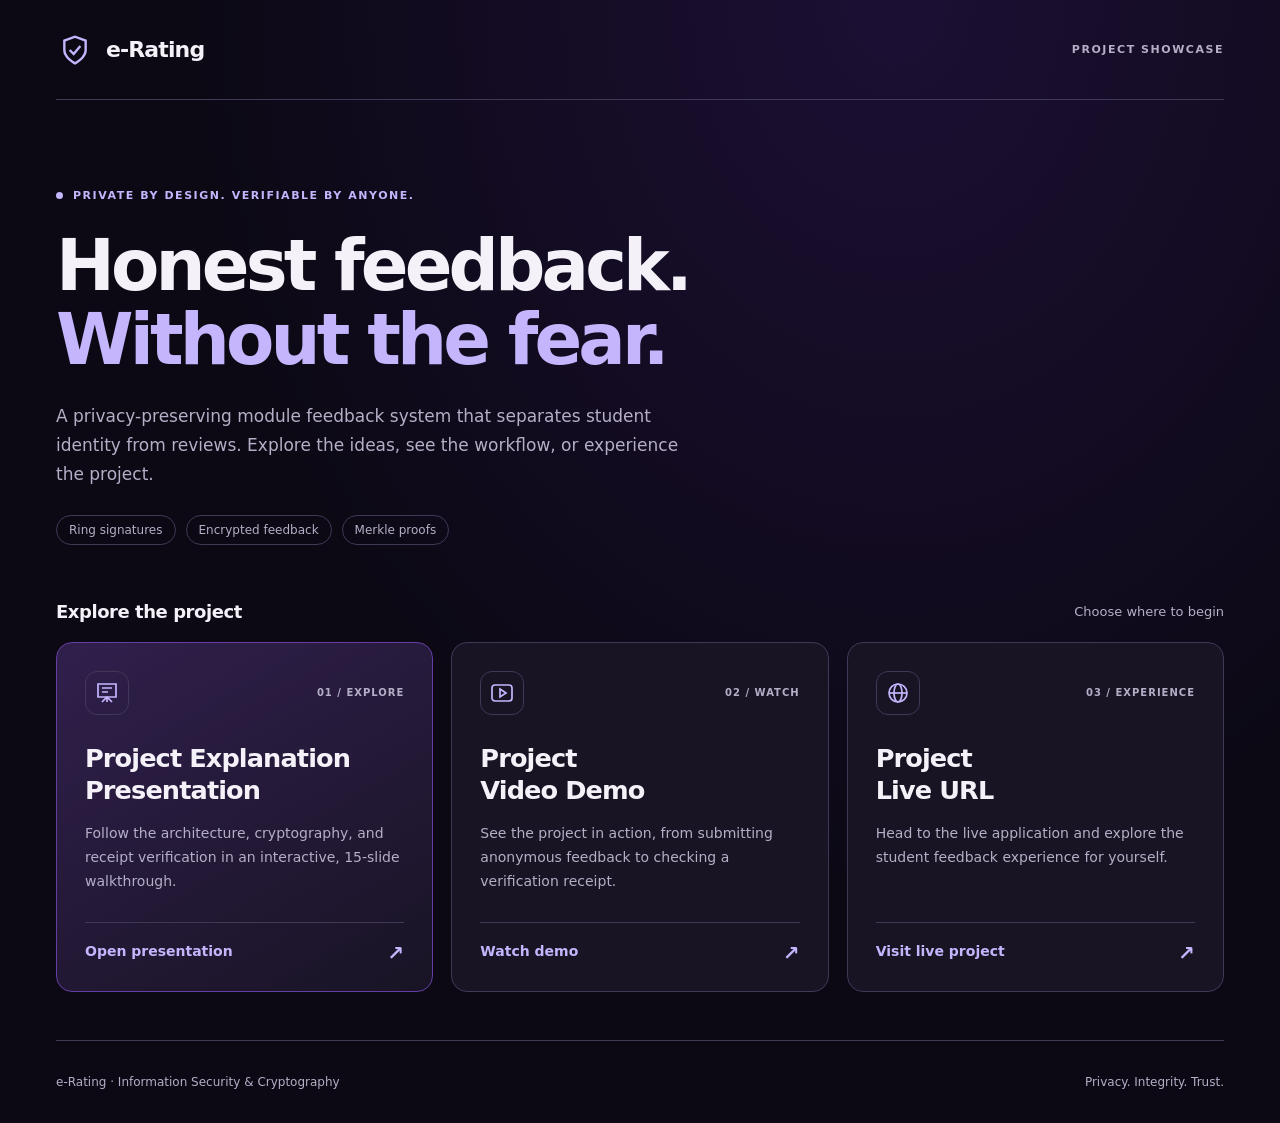
==== commit 3e63b2f0: "landing page" ====
--- a/index.html
+++ b/index.html
@@ -3,149 +3,52 @@
 <head>
   <meta charset="UTF-8">
   <meta name="viewport" content="width=device-width, initial-scale=1.0">
-  <title>e-Rating — Project Showcase & Architecture Walkthrough</title>
-  <meta name="description" content="A privacy-preserving, verifiable module feedback system for university students using LSAG ring signatures and Merkle tree proofs.">
-  <link rel="stylesheet" href="style.css">
+  <meta name="description" content="Explore e-Rating: a privacy-preserving, verifiable student feedback system. View the presentation, watch the demo, or visit the live project.">
+  <title>e-Rating — Project Showcase</title>
+  <link rel="stylesheet" href="home.css">
+  <script src="home.js" defer></script>
 </head>
 <body>
-  <div id="presentation-app">
-    <!-- Subtle Background Grid Pattern -->
-    <div class="bg-grid-overlay" aria-hidden="true"></div>
-
-    <!-- ──────────────────────────────────────────────────────────
-         Top Navigation / Header Bar
-         ────────────────────────────────────────────────────────── -->
-    <header class="showcase-header" role="banner">
-      <div class="brand-wrapper">
-        <div class="logo-icon" aria-hidden="true">
-          <svg width="18" height="18" viewBox="0 0 24 24" fill="none" stroke="#ffffff" stroke-width="2.5" stroke-linecap="round" stroke-linejoin="round">
-            <path d="M12 22s8-4 8-10V5l-8-3-8 3v7c0 6 8 10 8 10z"/>
-          </svg>
+  <div class="home-shell">
+    <header class="home-header">
+      <a class="brand" href="index.html" aria-label="e-Rating home">
+        <span class="brand-icon"><svg viewBox="0 0 24 24" fill="none" stroke="currentColor" stroke-width="1.8" aria-hidden="true"><path d="M12 22s8-4 8-10V5l-8-3-8 3v7c0 6 8 10 8 10z"/><path d="m8 12 3 3 5-6"/></svg></span>
+        e-Rating
+      </a>
+      <span class="header-label">PROJECT SHOWCASE</span>
+    </header>
+    <main id="main">
+      <section class="intro" aria-labelledby="page-title">
+        <p class="eyebrow"><span aria-hidden="true"></span> PRIVATE BY DESIGN. VERIFIABLE BY ANYONE.</p>
+        <h1 id="page-title">Honest feedback.<br><span>Without the fear.</span></h1>
+        <p class="intro-copy">A privacy-preserving module feedback system that separates student identity from reviews. Explore the ideas, see the workflow, or experience the project.</p>
+        <div class="tech-labels" aria-label="Core technologies"><span>Ring signatures</span><span>Encrypted feedback</span><span>Merkle proofs</span></div>
+      </section>
+      <section class="explore" aria-labelledby="explore-title">
+        <div class="section-heading"><h2 id="explore-title">Explore the project</h2><p>Choose where to begin</p></div>
+        <div class="option-grid">
+          <a class="option-card featured" href="presentation.html">
+            <div class="card-top"><span class="option-icon"><svg viewBox="0 0 24 24" fill="none" stroke="currentColor" stroke-width="1.7" aria-hidden="true"><path d="M3 3h18v13H3zM12 16v5m-5 0 5-5 5 5M7 7h10M7 11h6"/></svg></span><span class="option-number">01 / EXPLORE</span></div>
+            <h3>Project Explanation<br> Presentation</h3>
+            <p>Follow the architecture, cryptography, and receipt verification in an interactive, 15-slide walkthrough.</p>
+            <span class="card-action">Open presentation <span aria-hidden="true">↗</span></span>
+          </a>
+          <a class="option-card" href="/dummy">
+            <div class="card-top"><span class="option-icon"><svg viewBox="0 0 24 24" fill="none" stroke="currentColor" stroke-width="1.7" aria-hidden="true"><rect x="2" y="4" width="20" height="16" rx="3"/><path d="m10 8 6 4-6 4z"/></svg></span><span class="option-number">02 / WATCH</span></div>
+            <h3>Project<br> Video Demo</h3>
+            <p>See the project in action, from submitting anonymous feedback to checking a verification receipt.</p>
+            <span class="card-action">Watch demo <span aria-hidden="true">↗</span></span>
+          </a>
+          <a class="option-card" href="/dummy">
+            <div class="card-top"><span class="option-icon"><svg viewBox="0 0 24 24" fill="none" stroke="currentColor" stroke-width="1.7" aria-hidden="true"><circle cx="12" cy="12" r="9"/><ellipse cx="12" cy="12" rx="4" ry="9"/><path d="M3 12h18"/></svg></span><span class="option-number">03 / EXPERIENCE</span></div>
+            <h3>Project<br> Live URL</h3>
+            <p>Head to the live application and explore the student feedback experience for yourself.</p>
+            <span class="card-action">Visit live project <span aria-hidden="true">↗</span></span>
+          </a>
         </div>
-        <span class="brand-name">e-Rating</span>
-        <span class="brand-badge">LSAG &bull; ECIES &bull; Merkle</span>
-      </div>
-
-      <div class="header-center-info">
-        <span class="slide-title-mini" id="header-slide-title">1. Title</span>
-      </div>
-
-      <div class="header-actions">
-        <!-- Theme Accent Switcher -->
-        <div class="theme-picker-group" title="Select Accent Theme Color">
-          <button class="theme-color-dot active" data-color="#8b5cf6" style="background: #8b5cf6;" aria-label="Purple Accent Theme"></button>
-          <button class="theme-color-dot" data-color="#3b82f6" style="background: #3b82f6;" aria-label="Blue Accent Theme"></button>
-          <button class="theme-color-dot" data-color="#10b981" style="background: #10b981;" aria-label="Emerald Accent Theme"></button>
-          <button class="theme-color-dot" data-color="#f59e0b" style="background: #f59e0b;" aria-label="Amber Accent Theme"></button>
-        </div>
-
-        <!-- Timer Ring Countdown -->
-        <div class="timer-indicator" id="timer-indicator-box" title="Auto-play countdown timer (Pauses on Hover or Space)">
-          <svg class="timer-ring-svg" viewBox="0 0 24 24">
-            <circle class="timer-ring-bg" cx="12" cy="12" r="9" />
-            <circle class="timer-ring-fill" id="timer-ring-fill" cx="12" cy="12" r="9" />
-          </svg>
-          <span class="timer-status-text" id="timer-status-text">Manual</span>
-        </div>
-
-        <!-- Play / Pause Button -->
-        <button class="btn-icon" id="btn-play-pause" aria-label="Toggle Play/Pause (Space)" title="Toggle Play/Pause (Space)">
-          <svg width="16" height="16" viewBox="0 0 24 24" fill="none" stroke="currentColor" stroke-width="2">
-            <polygon points="5 3 19 12 5 21 5 3"/>
-          </svg>
-        </button>
-
-        <!-- Fullscreen Button -->
-        <button class="btn-icon" id="btn-fullscreen" aria-label="Toggle Fullscreen (F)" title="Toggle Fullscreen (F)">
-          <svg width="16" height="16" viewBox="0 0 24 24" fill="none" stroke="currentColor" stroke-width="2">
-            <path d="M8 3H5a2 2 0 0 0-2 2v3m18 0V5a2 2 0 0 0-2-2h-3m0 18h3a2 2 0 0 0 2-2v-3M3 16v3a2 2 0 0 0 2 2h3"/>
-          </svg>
-        </button>
-
-        <!-- Shortcuts / Help Button -->
-        <button class="btn-icon" id="btn-help" aria-label="Keyboard Shortcuts (?)" title="Keyboard Shortcuts (?)">
-          <svg width="16" height="16" viewBox="0 0 24 24" fill="none" stroke="currentColor" stroke-width="2">
-            <circle cx="12" cy="12" r="10"/>
-            <path d="M9.09 9a3 3 0 0 1 5.83 1c0 2-3 3-3 3"/>
-            <line x1="12" y1="17" x2="12.01" y2="17"/>
-          </svg>
-        </button>
-      </div>
-    </header>
-
-    <!-- ──────────────────────────────────────────────────────────
-         Main Stage Viewport (16:9 Scaled Container)
-         ────────────────────────────────────────────────────────── -->
-    <main class="stage-outer" role="main">
-      <div class="stage-viewport" id="stage-viewport" aria-live="polite">
-        <div class="slides-track" id="slides-track">
-          <!-- Slide panels injected via JavaScript -->
-        </div>
-      </div>
+      </section>
     </main>
-
-    <!-- ──────────────────────────────────────────────────────────
-         Bottom Footer Controls Bar
-         ────────────────────────────────────────────────────────── -->
-    <footer class="showcase-footer" role="contentinfo">
-      <div class="footer-nav-controls">
-        <button class="btn-nav" id="btn-prev" aria-label="Previous Slide or Step (Left Arrow)" title="Previous (Left Arrow)">
-          <svg width="16" height="16" viewBox="0 0 24 24" fill="none" stroke="currentColor" stroke-width="2"><path d="M15 18l-6-6 6-6"/></svg>
-          <span>Prev</span>
-        </button>
-
-        <span class="slide-counter" id="slide-counter" aria-label="Slide Counter">01 / 14</span>
-
-        <button class="btn-nav btn-nav-primary" id="btn-next" aria-label="Next Slide or Step (Right Arrow)" title="Next (Right Arrow)">
-          <span>Next</span>
-          <svg width="16" height="16" viewBox="0 0 24 24" fill="none" stroke="currentColor" stroke-width="2"><path d="M9 18l6-6-6-6"/></svg>
-        </button>
-
-        <button class="btn-icon" id="btn-restart" aria-label="Restart Showcase (Home)" title="Restart Showcase (Home)">
-          <svg width="16" height="16" viewBox="0 0 24 24" fill="none" stroke="currentColor" stroke-width="2">
-            <path d="M1 4v6h6M23 20v-6h-6"/><path d="M20.49 9A9 9 0 0 0 5.64 5.64L1 10m22 4l-4.64 4.36A9 9 0 0 1 3.51 15"/>
-          </svg>
-        </button>
-      </div>
-
-      <!-- Slide Dots & Clickable Progress Bar -->
-      <div class="dots-track-wrap">
-        <div class="progress-bar-container" id="progress-bar-container" title="Click anywhere to jump" role="progressbar" aria-valuemin="1" aria-valuemax="14" aria-valuenow="1">
-          <div class="progress-bar-fill" id="progress-bar-fill"></div>
-        </div>
-        <div class="slide-dots-row" id="slide-dots-row" role="tablist">
-          <!-- 14 Slide dots injected dynamically -->
-        </div>
-      </div>
-
-      <!-- Playback Mode Toggles -->
-      <div class="footer-mode-toggles">
-        <button class="mode-pill-toggle" id="btn-autoplay-toggle" aria-label="Toggle Auto-play mode">
-          <svg width="14" height="14" viewBox="0 0 24 24" fill="none" stroke="currentColor" stroke-width="2">
-            <circle cx="12" cy="12" r="10"/><polygon points="10 8 16 12 10 16 10 8"/>
-          </svg>
-          <span>Auto-Play</span>
-        </button>
-      </div>
-    </footer>
-
-    <!-- ──────────────────────────────────────────────────────────
-         Modal Overlay (Abstract & Shortcuts)
-         ────────────────────────────────────────────────────────── -->
-    <div class="modal-overlay" id="modal-overlay" role="dialog" aria-modal="true" aria-labelledby="modal-title">
-      <div class="modal-card" id="modal-card">
-        <div class="modal-header">
-          <h3 id="modal-title">Information</h3>
-          <button class="modal-close-btn" id="modal-close-btn" aria-label="Close modal">&times;</button>
-        </div>
-        <div class="modal-body" id="modal-body">
-          <!-- Dynamic content -->
-        </div>
-      </div>
-    </div>
+    <footer class="home-footer"><span>e-Rating · Information Security &amp; Cryptography</span><span>Privacy. Integrity. Trust.</span></footer>
   </div>
-
-  <!-- Application Logic -->
-  <script src="app.js"></script>
 </body>
 </html>
--- a/home.css
+++ b/home.css
@@ -0,0 +1,66 @@
+:root {
+  color-scheme: dark;
+  --bg: hsl(255 38% 6%);
+  --surface: hsl(256 30% 11%);
+  --text: hsl(260 35% 96%);
+  --muted: hsl(258 18% 73%);
+  --border: hsl(258 22% 28%);
+  --purple: hsl(263 66% 46%);
+  --lavender: #c4b5fd;
+  font-family: system-ui, -apple-system, BlinkMacSystemFont, 'Segoe UI', sans-serif;
+}
+* { box-sizing: border-box; }
+body { margin: 0; color: var(--text); background: radial-gradient(ellipse at 70% 0%, hsl(263 60% 22% / .45), transparent 55%), var(--bg); }
+a { color: inherit; text-decoration: none; }
+a:focus-visible { outline: 3px solid var(--lavender); outline-offset: 6px; }
+.home-shell { max-width: 1248px; margin: auto; padding: 0 40px; }
+.home-header { min-height: 100px; display: flex; justify-content: space-between; align-items: center; gap: 20px; border-bottom: 1px solid var(--border); }
+.brand { display: inline-flex; align-items: center; gap: 12px; font-size: 22px; font-weight: 750; letter-spacing: -.04em; min-height: 44px; }
+.brand-icon { width: 38px; height: 42px; display: grid; place-items: center; color: var(--lavender); }
+.brand-icon svg { width: 32px; height: 32px; }
+.header-label, .eyebrow, .option-number { font-size: 11px; letter-spacing: .14em; font-weight: 650; }
+.header-label { color: var(--muted); }
+.intro { padding: 76px 0 56px; }
+.eyebrow { color: var(--lavender); display: flex; align-items: center; gap: 10px; line-height: 1.6; }
+.eyebrow span { width: 7px; height: 7px; border-radius: 50%; background: var(--lavender); flex-shrink: 0; }
+h1 { font-size: clamp(42px, 5.5vw, 76px); line-height: 1.06; letter-spacing: -.055em; margin: 24px 0; font-weight: 750; }
+h1 span { color: var(--lavender); }
+.intro-copy { max-width: 650px; font-size: 17px; line-height: 1.7; color: var(--muted); }
+.tech-labels { display: flex; flex-wrap: wrap; gap: 10px; margin-top: 26px; }
+.tech-labels span { padding: 7px 12px; border: 1px solid var(--border); border-radius: 30px; font-size: 12px; color: var(--muted); }
+.section-heading { display: flex; justify-content: space-between; align-items: center; gap: 16px; margin-bottom: 20px; }
+h2 { font-size: 18px; letter-spacing: -.025em; margin: 0; }
+.section-heading p { font-size: 13px; color: var(--muted); margin: 0; }
+.option-grid { display: grid; grid-template-columns: repeat(3, minmax(0, 1fr)); gap: 18px; }
+.option-card { display: flex; flex-direction: column; padding: 28px; border: 1px solid var(--border); border-radius: 16px; background: var(--surface); transition: transform .2s ease, border-color .2s ease, background .2s ease; }
+.option-card.featured { background: linear-gradient(150deg, hsl(263 42% 21%), var(--surface)); border-color: hsl(263 45% 44%); }
+.option-card:hover { transform: translateY(-4px); border-color: var(--lavender); background-color: hsl(256 26% 16%); }
+.option-card:active { transform: translateY(-1px); }
+.card-top { display: flex; justify-content: space-between; align-items: center; gap: 10px; margin-bottom: 28px; }
+.option-icon { display: grid; place-items: center; width: 44px; height: 44px; border: 1px solid var(--border); border-radius: 12px; color: var(--lavender); }
+.option-icon svg { width: 24px; height: 24px; }
+.option-number { color: var(--muted); font-size: 10px; letter-spacing: .1em; }
+h3 { margin: 0 0 16px; font-size: clamp(20px, 2vw, 26px); line-height: 1.25; letter-spacing: -.035em; }
+.option-card p { margin: 0 0 28px; color: var(--muted); font-size: 14px; line-height: 1.7; }
+.card-action { margin-top: auto; padding-top: 20px; border-top: 1px solid var(--border); font-size: 14px; font-weight: 600; display: flex; justify-content: space-between; gap: 12px; color: var(--lavender); }
+.card-action span { font-size: 20px; line-height: 1; }
+.home-footer { display: flex; justify-content: space-between; gap: 16px; padding: 32px 0; margin-top: 48px; border-top: 1px solid var(--border); color: var(--muted); font-size: 12px; line-height: 1.5; }
+@media (max-width: 800px) {
+  .home-shell { padding: 0 24px; }
+  .option-grid { grid-template-columns: 1fr; }
+  .intro { padding: 48px 0 40px; }
+  .option-card { padding: 24px; }
+  .card-top { margin-bottom: 20px; }
+  h3 br { display: none; }
+  h3 { font-size: 24px; }
+  .home-footer { flex-direction: column; }
+}
+@media (max-width: 420px) {
+  .home-shell { padding: 0 18px; }
+  .header-label { font-size: 9px; }
+  .section-heading { align-items: start; flex-direction: column; gap: 8px; }
+}
+@media (prefers-reduced-motion: reduce) {
+  *, *::before, *::after { transition: none !important; }
+  .option-card:hover { transform: none; }
+}
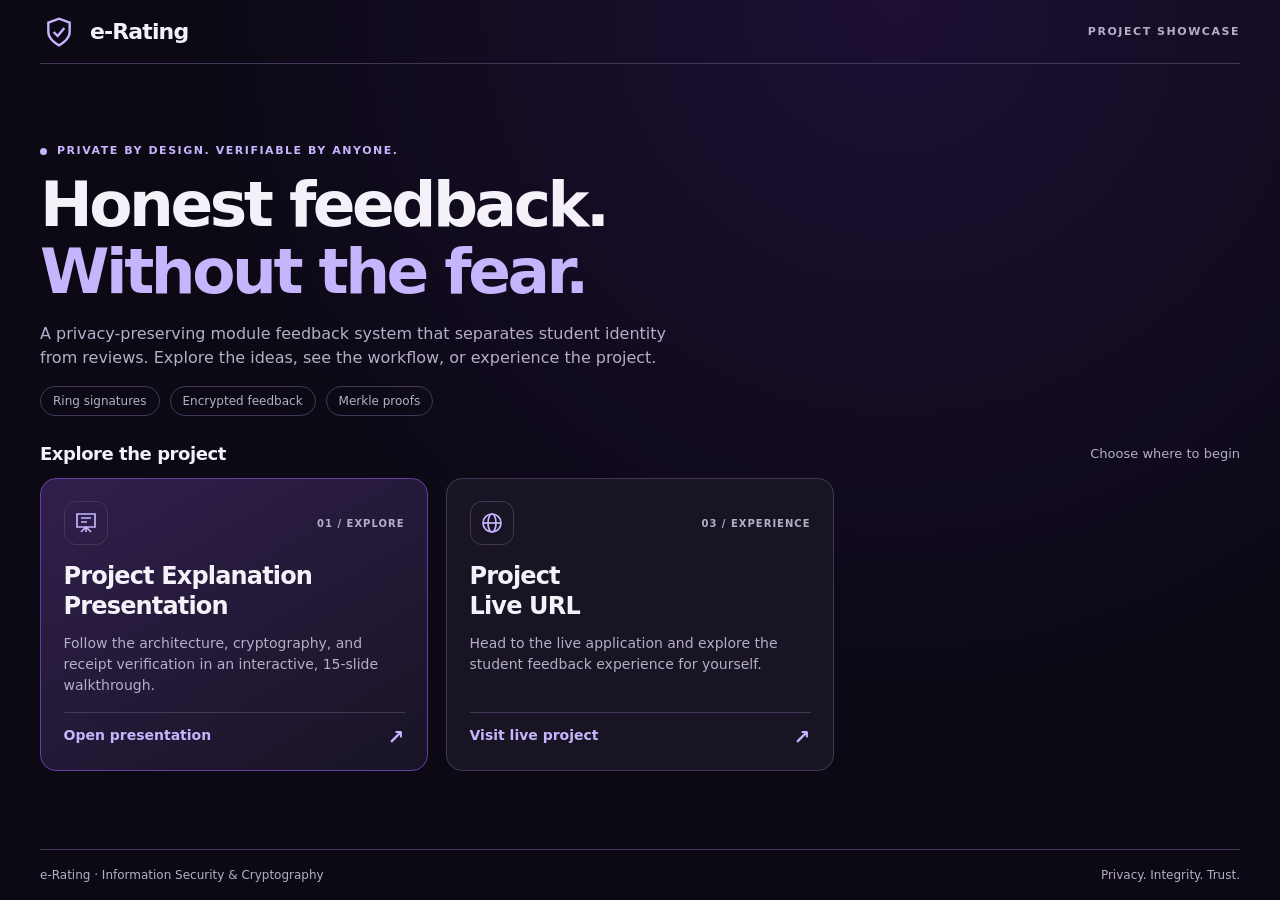
==== commit 3e23e914: "presentation responsiveness" ====
--- a/index.html
+++ b/index.html
@@ -33,12 +33,12 @@
             <p>Follow the architecture, cryptography, and receipt verification in an interactive, 15-slide walkthrough.</p>
             <span class="card-action">Open presentation <span aria-hidden="true">↗</span></span>
           </a>
-          <a class="option-card" href="/dummy">
+          <!-- <a class="option-card" href="/dummy">
             <div class="card-top"><span class="option-icon"><svg viewBox="0 0 24 24" fill="none" stroke="currentColor" stroke-width="1.7" aria-hidden="true"><rect x="2" y="4" width="20" height="16" rx="3"/><path d="m10 8 6 4-6 4z"/></svg></span><span class="option-number">02 / WATCH</span></div>
             <h3>Project<br> Video Demo</h3>
             <p>See the project in action, from submitting anonymous feedback to checking a verification receipt.</p>
             <span class="card-action">Watch demo <span aria-hidden="true">↗</span></span>
-          </a>
+          </a> -->
           <a class="option-card" href="/dummy">
             <div class="card-top"><span class="option-icon"><svg viewBox="0 0 24 24" fill="none" stroke="currentColor" stroke-width="1.7" aria-hidden="true"><circle cx="12" cy="12" r="9"/><ellipse cx="12" cy="12" rx="4" ry="9"/><path d="M3 12h18"/></svg></span><span class="option-number">03 / EXPERIENCE</span></div>
             <h3>Project<br> Live URL</h3>
--- a/home.css
+++ b/home.css
@@ -45,20 +45,83 @@
 .card-action { margin-top: auto; padding-top: 20px; border-top: 1px solid var(--border); font-size: 14px; font-weight: 600; display: flex; justify-content: space-between; gap: 12px; color: var(--lavender); }
 .card-action span { font-size: 20px; line-height: 1; }
 .home-footer { display: flex; justify-content: space-between; gap: 16px; padding: 32px 0; margin-top: 48px; border-top: 1px solid var(--border); color: var(--muted); font-size: 12px; line-height: 1.5; }
+/* Size the composition to the available screen, including mobile browser chrome. */
+.home-shell {
+  height: 100vh;
+  height: 100dvh;
+  display: grid;
+  grid-template-rows: auto minmax(0, 1fr) auto;
+  padding: 0 max(24px, env(safe-area-inset-right)) 0 max(24px, env(safe-area-inset-left));
+}
+.home-header { min-height: 64px; padding-top: env(safe-area-inset-top); }
+main { min-height: 0; display: flex; flex-direction: column; justify-content: center; gap: clamp(16px, 3vh, 32px); padding: 20px 0; }
+.intro { padding: 0; }
+.eyebrow { margin: 0 0 12px; }
+h1 { font-size: clamp(36px, 7vh, 64px); margin: 0 0 16px; }
+.intro-copy { margin: 0; font-size: 16px; line-height: 1.5; }
+.tech-labels { margin-top: 16px; }
+.section-heading { margin-bottom: 14px; }
+.option-card { padding: clamp(16px, 2.5vh, 26px); }
+.card-top { margin-bottom: 16px; }
+h3 { font-size: clamp(20px, 2vw, 24px); margin-bottom: 12px; }
+.option-card p { margin-bottom: 16px; line-height: 1.5; }
+.card-action { padding-top: 14px; }
+.home-footer { margin: 0; padding: 16px 0 max(16px, env(safe-area-inset-bottom)); }
+
+/* Phones use three compact destination rows instead of tall stacked cards. */
 @media (max-width: 800px) {
-  .home-shell { padding: 0 24px; }
-  .option-grid { grid-template-columns: 1fr; }
-  .intro { padding: 48px 0 40px; }
-  .option-card { padding: 24px; }
-  .card-top { margin-bottom: 20px; }
+  .home-shell { padding-inline: max(18px, env(safe-area-inset-left)) max(18px, env(safe-area-inset-right)); }
+  .home-header { min-height: 56px; }
+  main { gap: 20px; padding: 16px 0; }
+  h1 { font-size: clamp(32px, 6vh, 48px); }
+  .intro-copy { max-width: 560px; font-size: 14px; }
+  .tech-labels { display: none; }
+  .option-grid { grid-template-columns: 1fr; gap: 10px; }
+  .option-card { display: grid; grid-template-columns: 44px minmax(0, 1fr); column-gap: 14px; row-gap: 6px; padding: 14px 16px; }
+  .card-top { grid-row: 1 / 3; margin: 0; }
+  .option-number, .option-card p { display: none; }
+  h3 { font-size: 18px; margin: 0; }
   h3 br { display: none; }
-  h3 { font-size: 24px; }
-  .home-footer { flex-direction: column; }
+  .card-action { grid-column: 2; margin: 0; padding: 0; border: 0; font-size: 13px; }
+  .section-heading p { display: none; }
+  .home-footer { padding-block: 12px max(12px, env(safe-area-inset-bottom)); font-size: 11px; }
+  .home-footer > :last-child { display: none; }
+  .header-label { font-size: 9px; }
+  .eyebrow { font-size: 9px; letter-spacing: .1em; }
 }
-@media (max-width: 420px) {
-  .home-shell { padding: 0 18px; }
-  .header-label { font-size: 9px; }
-  .section-heading { align-items: start; flex-direction: column; gap: 8px; }
+
+/* Short desktop windows keep all three destinations visible. */
+@media (min-width: 801px) and (max-height: 740px) {
+  main { gap: 18px; padding: 14px 0; }
+  h1 { font-size: clamp(32px, 6.5vh, 48px); margin-bottom: 12px; }
+  .tech-labels, .option-card p { display: none; }
+  .card-top { margin-bottom: 12px; }
+  .option-card { padding: 18px; }
+}
+
+/* Phone landscape: place the introduction beside the destination list. */
+@media (max-height: 540px) and (min-width: 560px) {
+  .home-header { min-height: 48px; }
+  main { display: grid; grid-template-columns: .9fr 1.1fr; align-items: center; gap: 24px; padding: 10px 0; }
+  h1 { font-size: clamp(26px, 4vw, 40px); margin-bottom: 10px; }
+  .intro-copy, .tech-labels, .home-footer, .section-heading p { display: none; }
+  .eyebrow { font-size: 9px; }
+  .option-grid { grid-template-columns: 1fr; gap: 8px; }
+  .option-card { display: grid; grid-template-columns: 36px minmax(0, 1fr); gap: 4px 12px; padding: 10px 12px; }
+  .card-top { grid-row: 1 / 3; margin: 0; }
+  .option-icon { width: 36px; height: 36px; }
+  .option-number, .option-card p { display: none; }
+  h3 { font-size: 16px; margin: 0; }
+  h3 br { display: none; }
+  .card-action { grid-column: 2; margin: 0; padding: 0; border: 0; font-size: 12px; }
+  .section-heading { margin-bottom: 10px; }
+}
+@media (max-width: 559px) and (max-height: 680px) {
+  main { gap: 14px; padding: 10px 0; }
+  .intro-copy, .home-footer { display: none; }
+  h1 { font-size: 32px; margin-bottom: 0; }
+  .option-card { padding: 12px; }
+  .eyebrow { margin-bottom: 10px; }
 }
 @media (prefers-reduced-motion: reduce) {
   *, *::before, *::after { transition: none !important; }
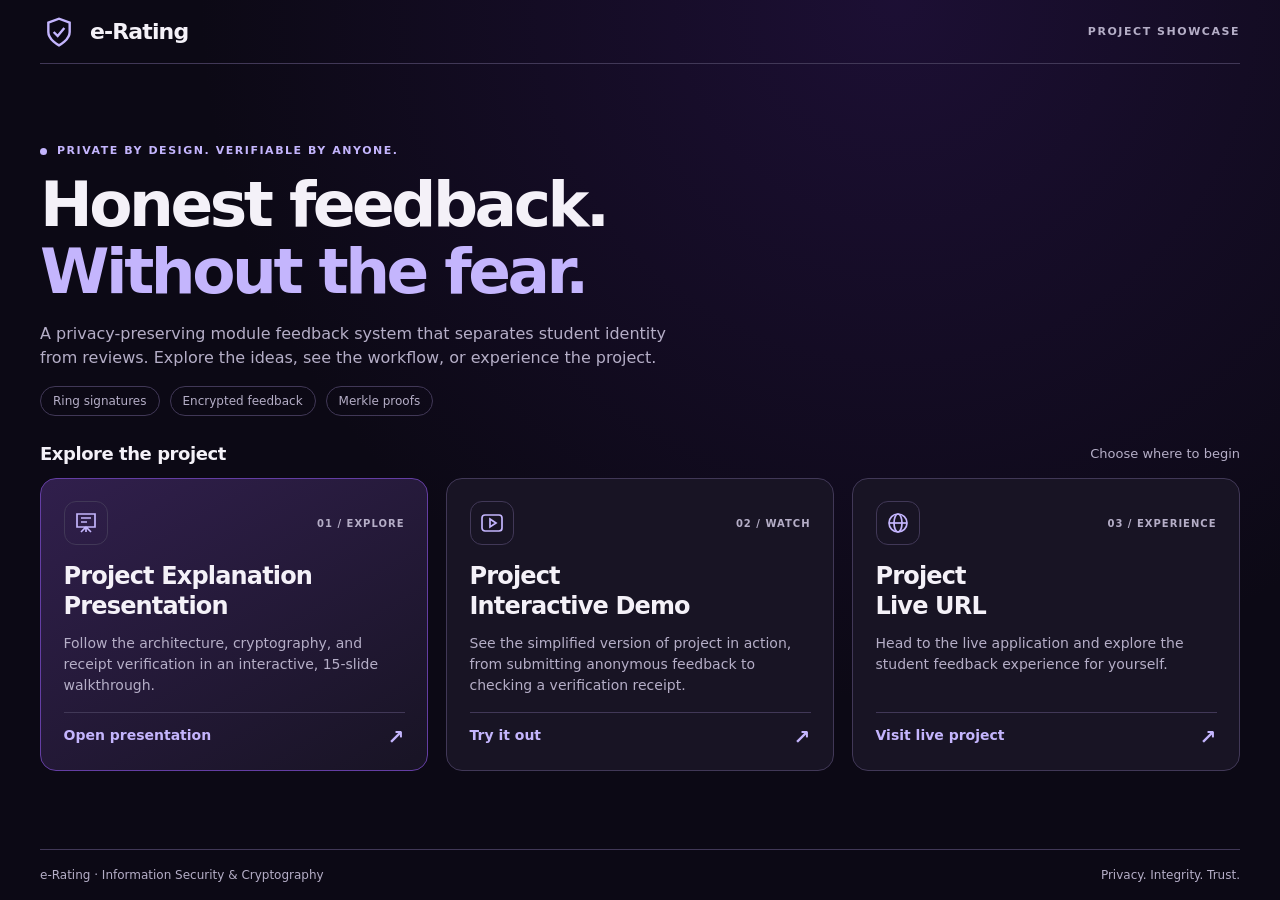
==== commit cbcf23fe: "feat: add interactive demo card" ====
--- a/index.html
+++ b/index.html
@@ -39,7 +39,13 @@
             <p>See the project in action, from submitting anonymous feedback to checking a verification receipt.</p>
             <span class="card-action">Watch demo <span aria-hidden="true">↗</span></span>
           </a> -->
-          <a class="option-card" href="/dummy">
+          <a class="option-card" href="https://e-rating.suriyasg2002.workers.dev/">
+            <div class="card-top"><span class="option-icon"><svg viewBox="0 0 24 24" fill="none" stroke="currentColor" stroke-width="1.7" aria-hidden="true"><rect x="2" y="4" width="20" height="16" rx="3"/><path d="m10 8 6 4-6 4z"/></svg></span><span class="option-number">02 / WATCH</span></div>
+            <h3>Project<br> Interactive Demo</h3>
+            <p>See the simplified version of project in action, from submitting anonymous feedback to checking a verification receipt.</p>
+            <span class="card-action"> Try it out <span aria-hidden="true">↗</span></span>
+          </a>
+          <a class="option-card" href="https://erating-moodle.onrender.com/">
             <div class="card-top"><span class="option-icon"><svg viewBox="0 0 24 24" fill="none" stroke="currentColor" stroke-width="1.7" aria-hidden="true"><circle cx="12" cy="12" r="9"/><ellipse cx="12" cy="12" rx="4" ry="9"/><path d="M3 12h18"/></svg></span><span class="option-number">03 / EXPERIENCE</span></div>
             <h3>Project<br> Live URL</h3>
             <p>Head to the live application and explore the student feedback experience for yourself.</p>
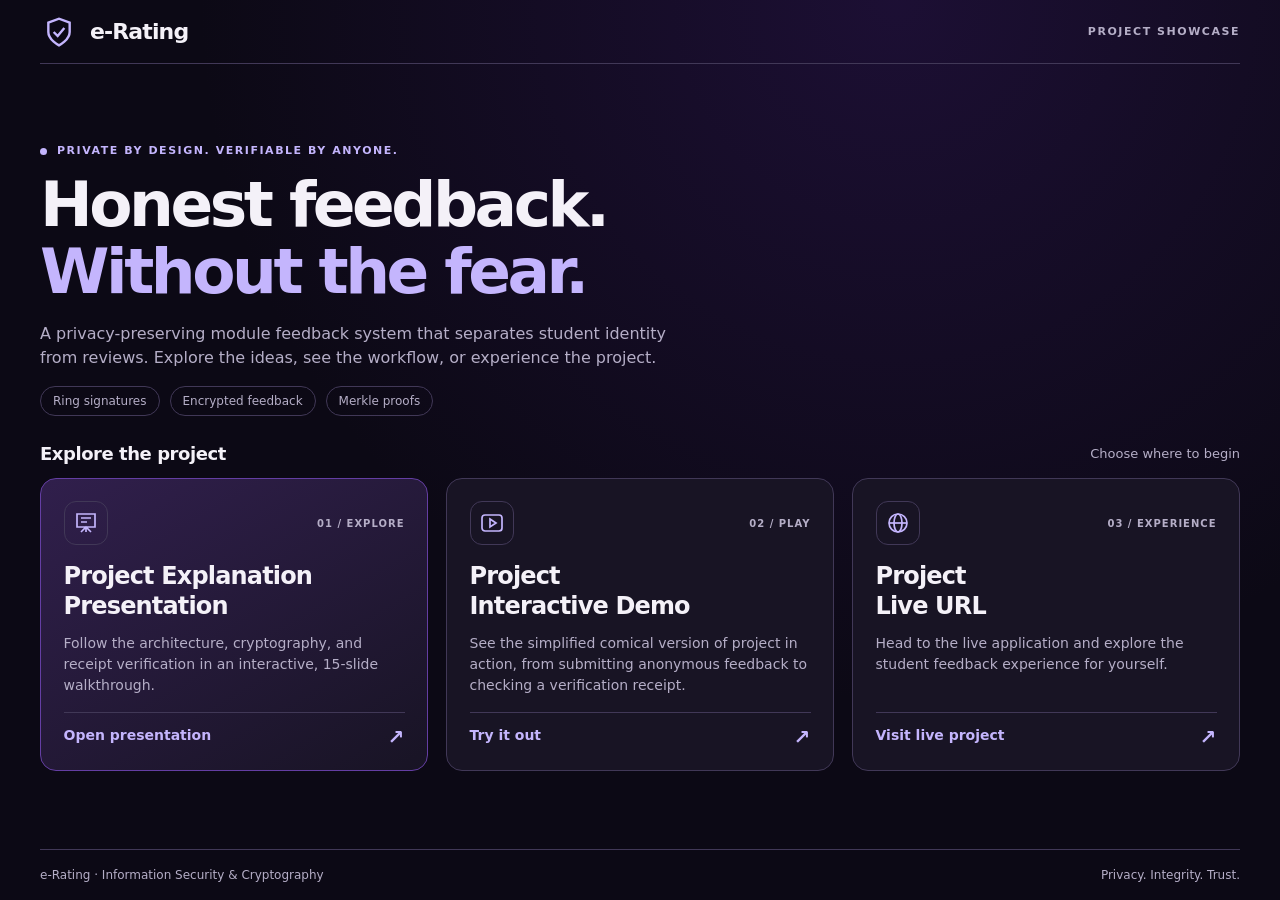
==== commit e466f8e3: "fix: update texts" ====
--- a/index.html
+++ b/index.html
@@ -40,9 +40,9 @@
             <span class="card-action">Watch demo <span aria-hidden="true">↗</span></span>
           </a> -->
           <a class="option-card" href="https://e-rating.suriyasg2002.workers.dev/">
-            <div class="card-top"><span class="option-icon"><svg viewBox="0 0 24 24" fill="none" stroke="currentColor" stroke-width="1.7" aria-hidden="true"><rect x="2" y="4" width="20" height="16" rx="3"/><path d="m10 8 6 4-6 4z"/></svg></span><span class="option-number">02 / WATCH</span></div>
+            <div class="card-top"><span class="option-icon"><svg viewBox="0 0 24 24" fill="none" stroke="currentColor" stroke-width="1.7" aria-hidden="true"><rect x="2" y="4" width="20" height="16" rx="3"/><path d="m10 8 6 4-6 4z"/></svg></span><span class="option-number">02 / PLAY</span></div>
             <h3>Project<br> Interactive Demo</h3>
-            <p>See the simplified version of project in action, from submitting anonymous feedback to checking a verification receipt.</p>
+            <p>See the simplified comical version of project in action, from submitting anonymous feedback to checking a verification receipt.</p>
             <span class="card-action"> Try it out <span aria-hidden="true">↗</span></span>
           </a>
           <a class="option-card" href="https://erating-moodle.onrender.com/">
